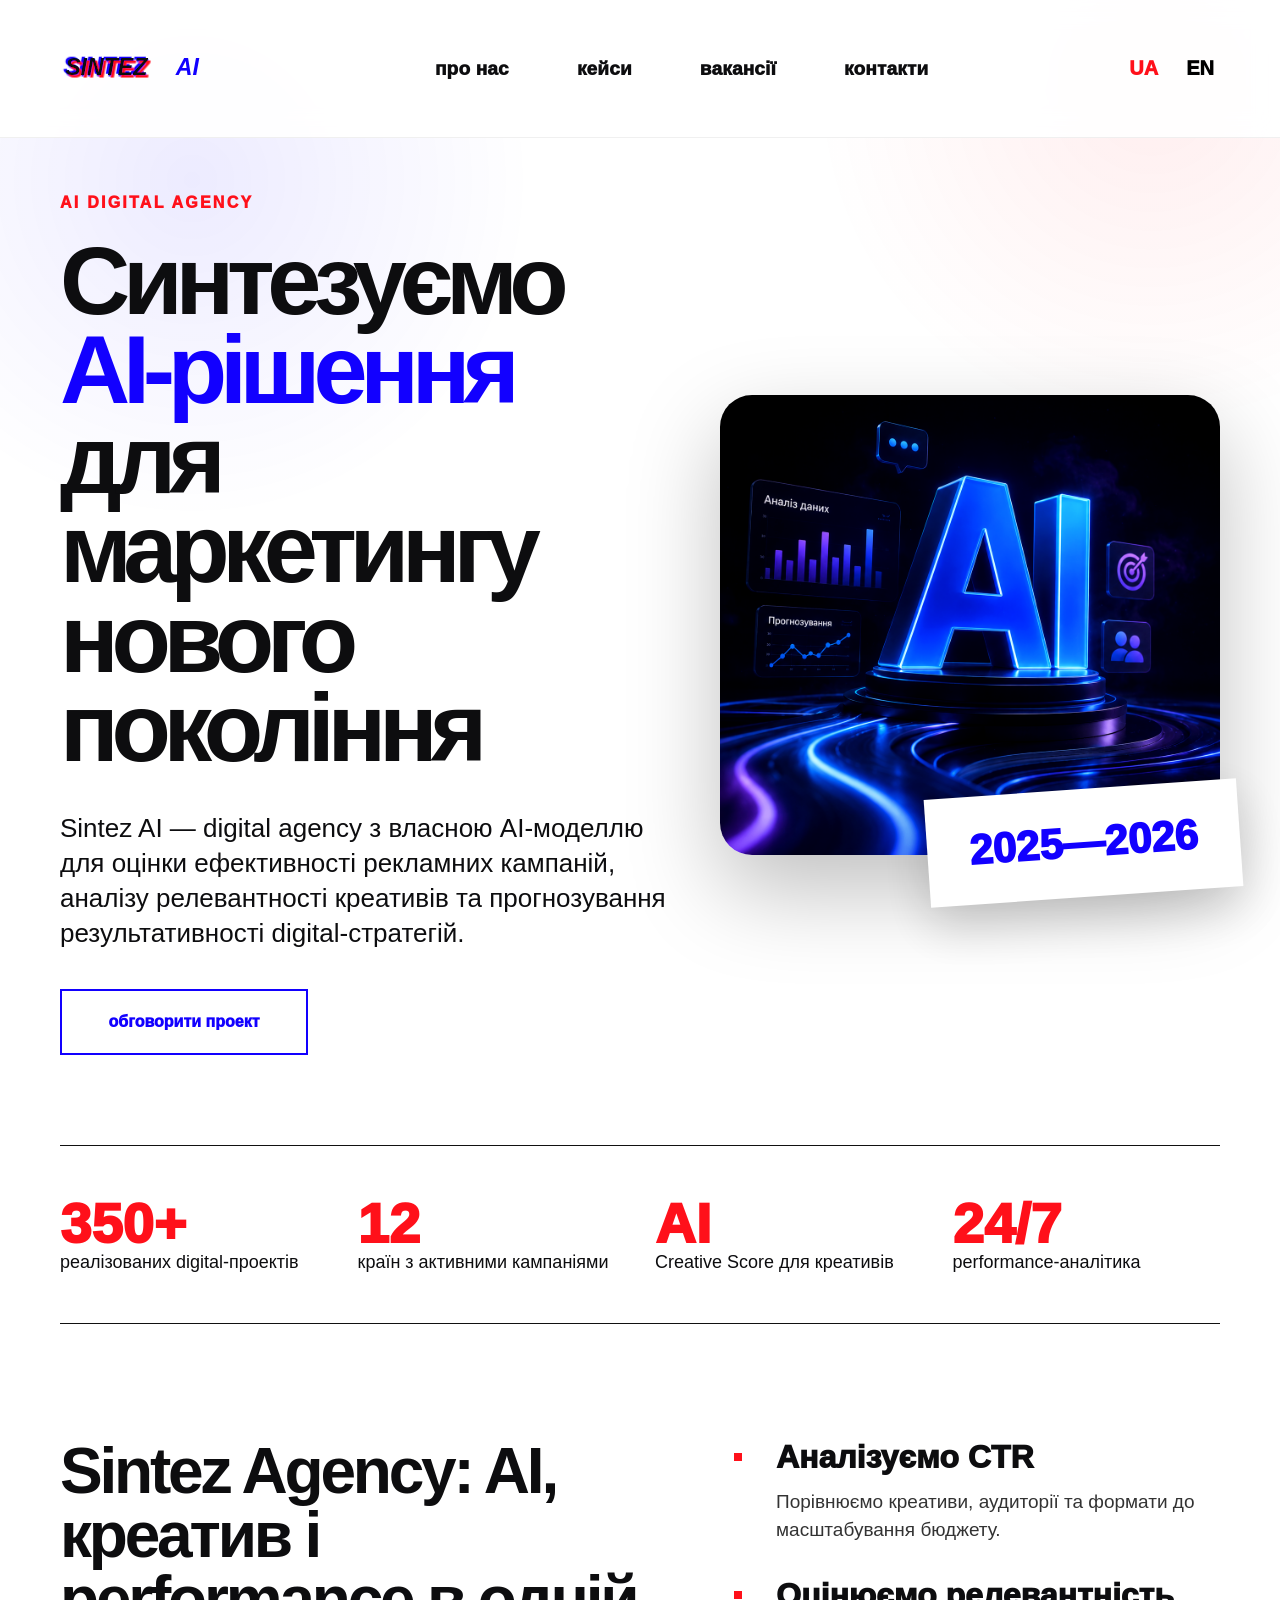
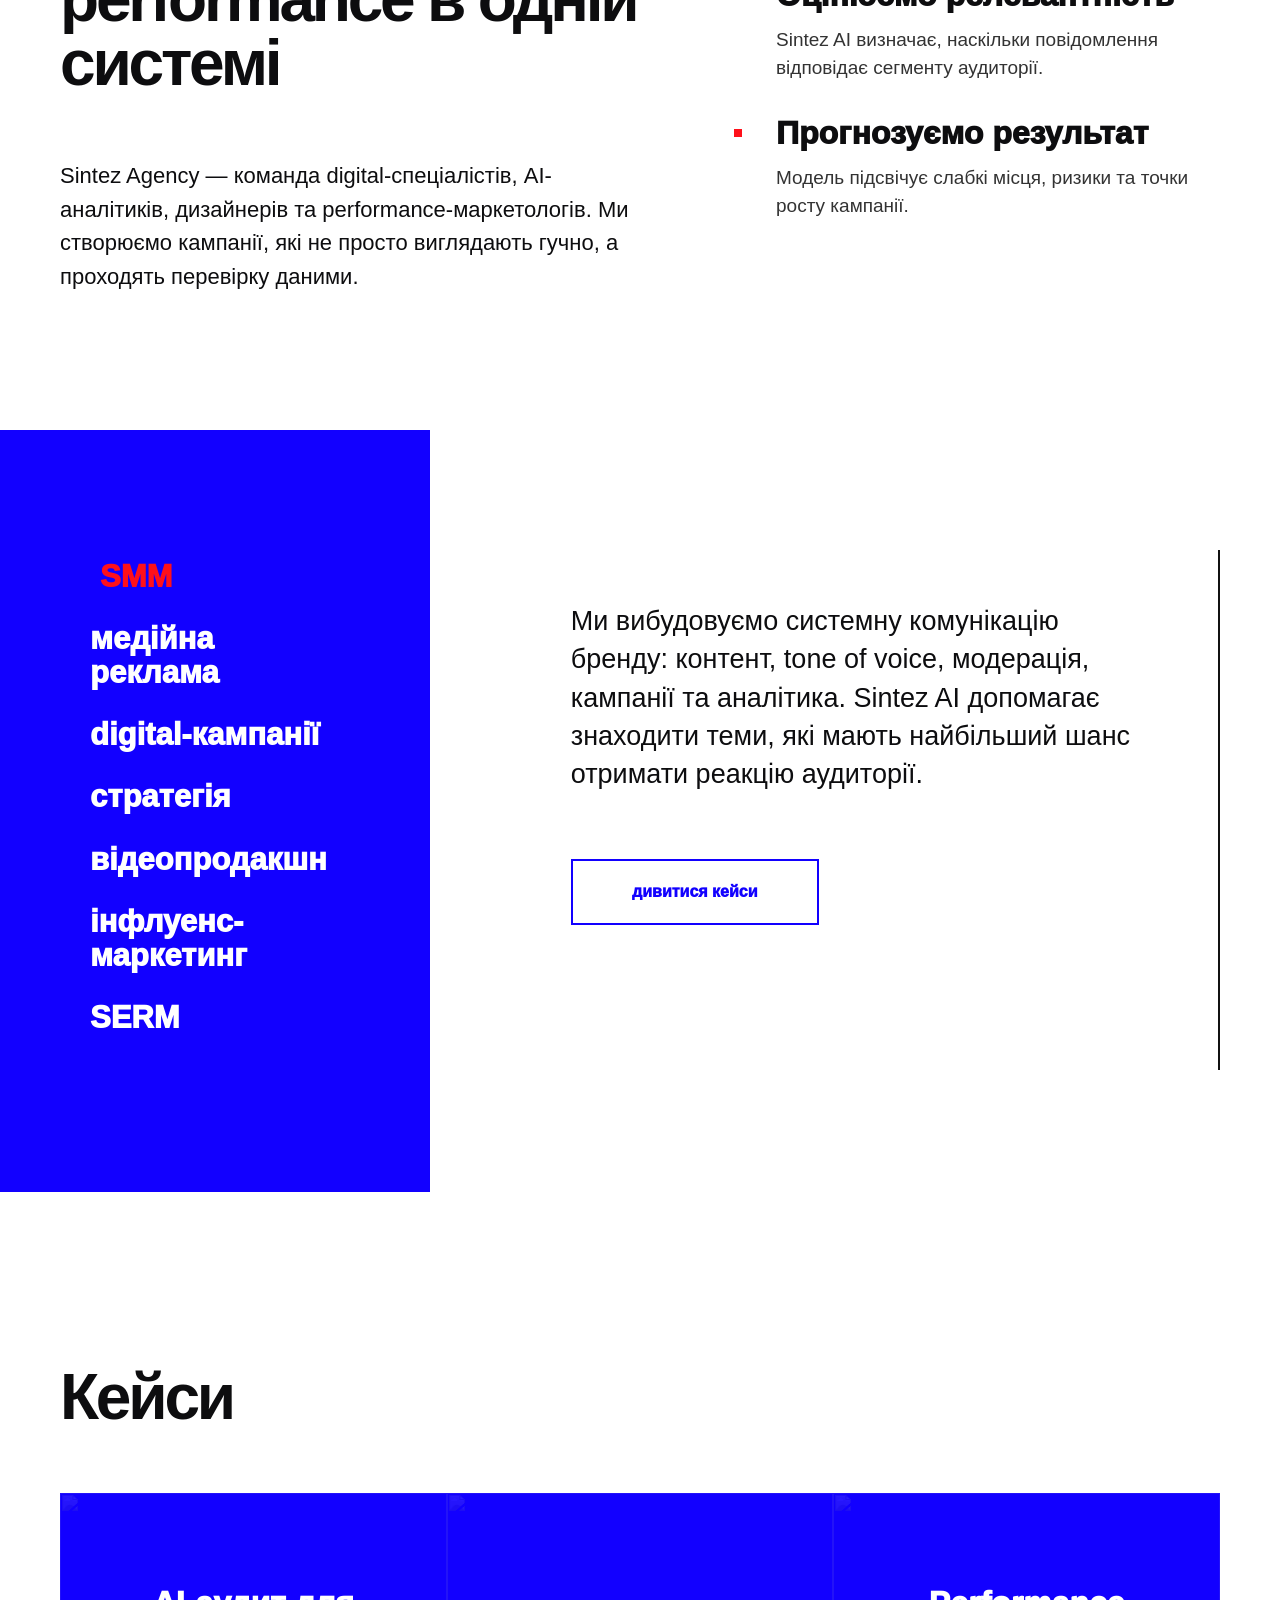
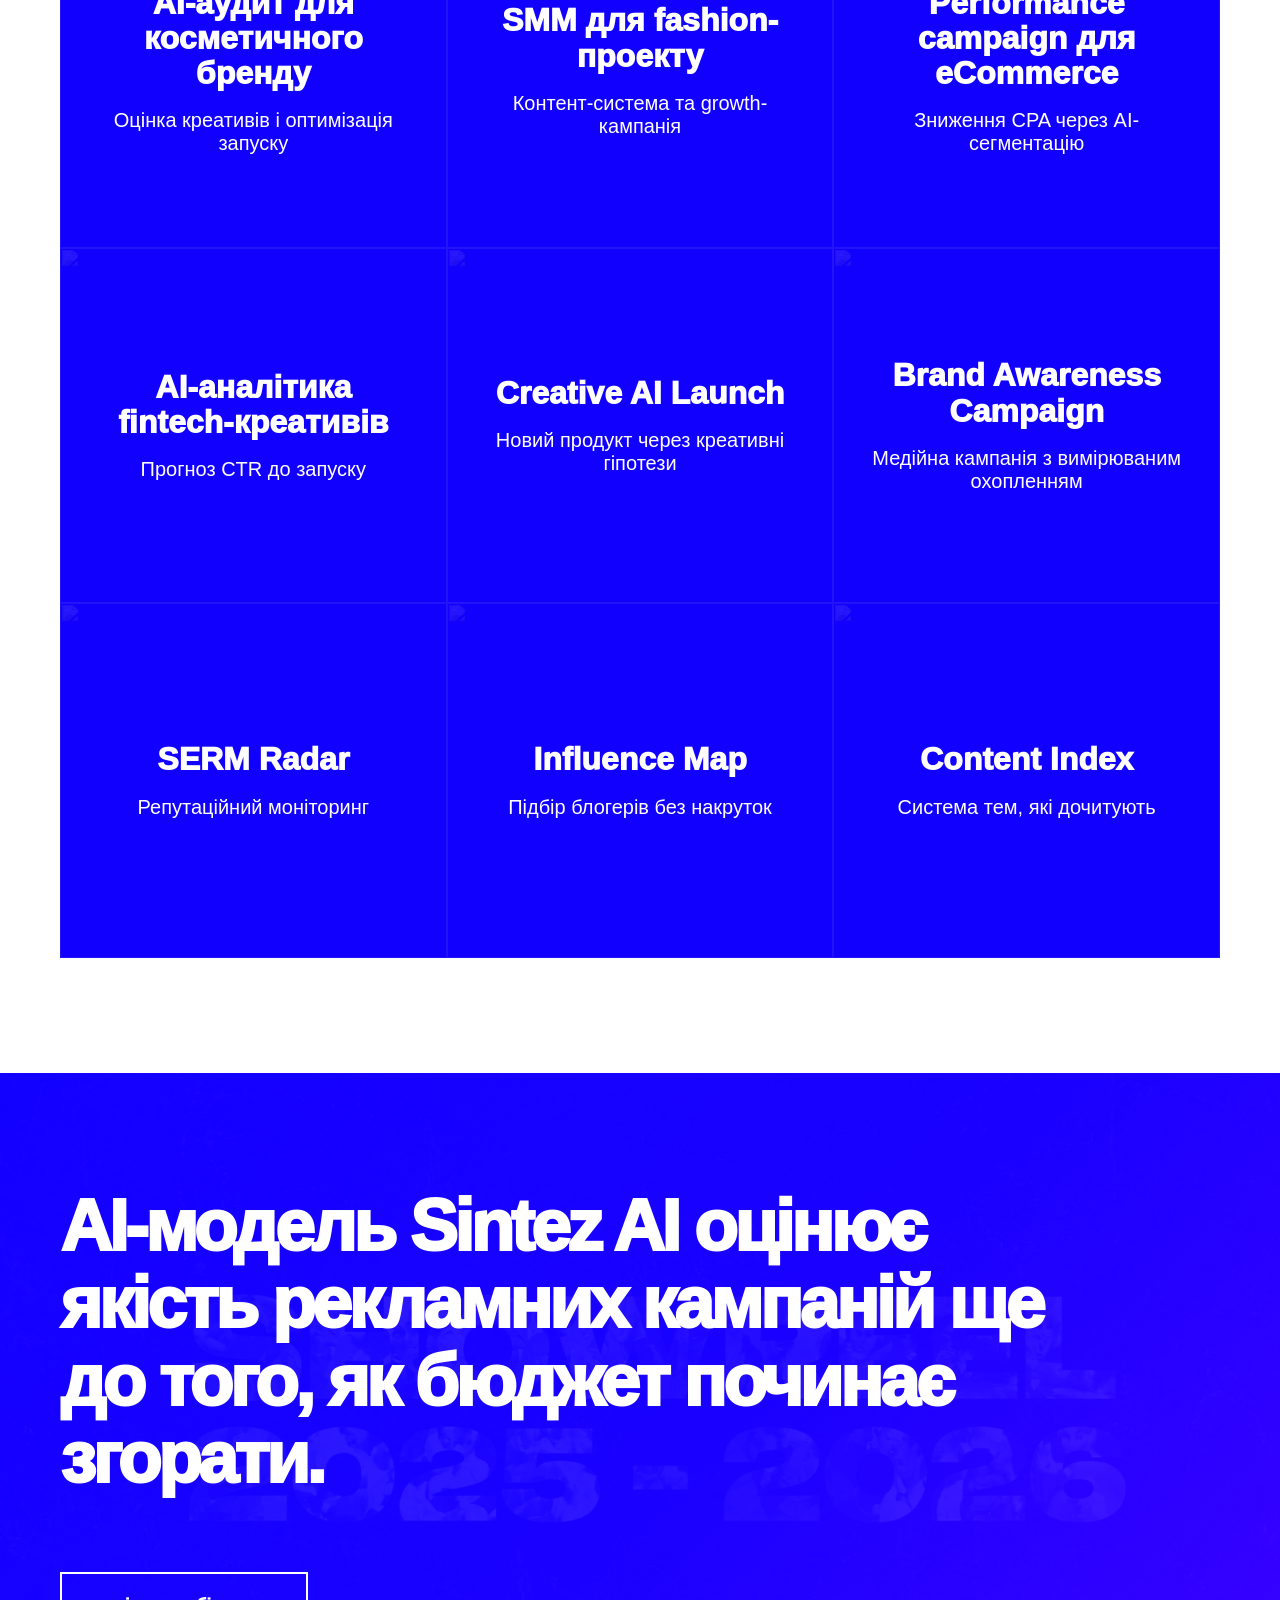
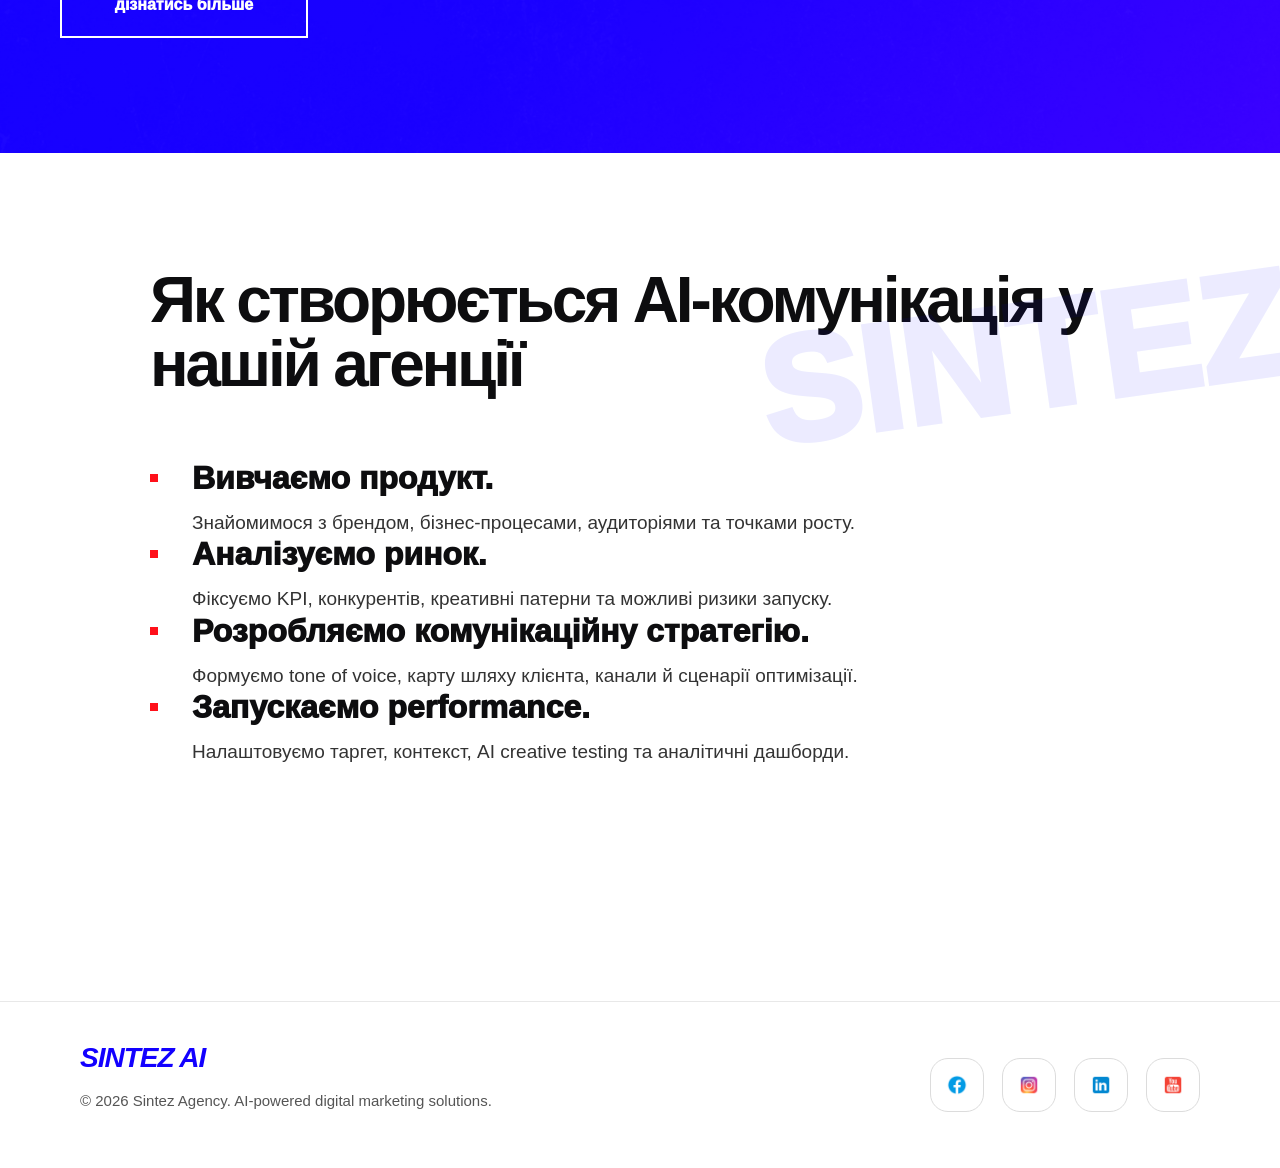
==== index.html @ 245cad8f "first commit" ====
<!doctype html>
<html lang="uk">
  <head>
    <meta charset="UTF-8" />
    <meta name="viewport" content="width=device-width, initial-scale=1.0" />
    <meta name="generator" content="WordPress 6.8.2" />
    <title>Sintez AI — AI Digital Agency</title>
    <meta
      name="description"
      content="AI-driven digital agency для performance marketing, SMM та AI-аналітики рекламних кампаній."
    />
    <link rel="canonical" href="https://sintez-ai.com/" />
    <link
      rel="stylesheet"
      href="/wp-content/themes/sintez-ai/assets/css/style.css"
    />
    <script defer src="/wp-includes/js/wp-polyfill.min.js"></script>
    <script defer src="/wp-content/themes/sintez-ai/assets/js/main.js"></script>
  </head>
  <body>
    <header class="site-header">
      <div class="wrap nav">
        <a href="/"
          ><img
            class="logo"
            src="/wp-content/themes/sintez-ai/assets/img/logo.svg"
            alt="Sintez AI" /></a
        ><button class="burger">☰</button>
        <nav class="menu">
          <a data-i18n="nav_about" href="/about/">про нас</a
          ><a data-i18n="nav_cases" href="/cases/">кейси</a
          ><a data-i18n="nav_career" href="/career/">вакансії</a
          ><a data-i18n="nav_contacts" href="/contacts/">контакти</a>
        </nav>
        <div class="lang">
          <button data-lang="ua" class="active">UA</button
          ><button data-lang="en">EN</button>
        </div>
      </div>
    </header>
    <main>
      <section class="hero wrap">
        <div>
          <div class="kicker">AI DIGITAL AGENCY</div>
          <h1 data-i18n="hero_title">
            Синтезуємо <span>AI-рішення</span> для маркетингу нового покоління
          </h1>
          <p class="lead" data-i18n="hero_lead">
            Sintez AI — digital agency з власною AI-моделлю для оцінки
            ефективності рекламних кампаній, аналізу релевантності креативів та
            прогнозування результативності digital-стратегій.
          </p>
          <a class="btn" href="/contacts/?cooperation"
            ><span data-i18n="btn_project">обговорити проект</span></a
          >
        </div>
        <div class="hero-art">
          <img
            class="showreel"
            src="/wp-content/themes/sintez-ai/assets/img/showreel.png"
            alt="Sintez AI showreel"
          />
          <div class="sticker">2025—2026</div>
        </div>
      </section>
      <section class="stats wrap reveal">
        <div class="stat">
          <b>350+</b><span>реалізованих digital-проектів</span>
        </div>
        <div class="stat">
          <b>12</b><span>країн з активними кампаніями</span>
        </div>
        <div class="stat">
          <b>AI</b><span>Creative Score для креативів</span>
        </div>
        <div class="stat"><b>24/7</b><span>performance-аналітика</span></div>
      </section>
      <section class="section wrap about-grid reveal">
        <div>
          <h2 class="section-title">
            Sintez Agency: AI, креатив і performance в одній системі
          </h2>
          <p>
            Sintez Agency — команда digital-спеціалістів, AI-аналітиків,
            дизайнерів та performance-маркетологів. Ми створюємо кампанії, які
            не просто виглядають гучно, а проходять перевірку даними.
          </p>
        </div>
        <div class="ai-list">
          <div class="bullet">
            <div>
              <h3>Аналізуємо CTR</h3>
              <p>
                Порівнюємо креативи, аудиторії та формати до масштабування
                бюджету.
              </p>
            </div>
          </div>
          <div class="bullet">
            <div>
              <h3>Оцінюємо релевантність</h3>
              <p>
                Sintez AI визначає, наскільки повідомлення відповідає сегменту
                аудиторії.
              </p>
            </div>
          </div>
          <div class="bullet">
            <div>
              <h3>Прогнозуємо результат</h3>
              <p>
                Модель підсвічує слабкі місця, ризики та точки росту кампанії.
              </p>
            </div>
          </div>
        </div>
      </section>
      <section class="services-split">
        <aside class="services-menu">
          <a href="#" data-service-link="smm" class="active">SMM</a
          ><a href="#" data-service-link="media">медійна реклама</a
          ><a href="#" data-service-link="digital">digital-кампанії</a
          ><a href="#" data-service-link="strategy">стратегія</a
          ><a href="#" data-service-link="video">відеопродакшн</a
          ><a href="#" data-service-link="influence">інфлуенс-маркетинг</a
          ><a href="#" data-service-link="serm">SERM</a>
        </aside>
        <div class="services-content">
          <article class="service-panel active" data-service-panel="smm">
            <p>
              Ми вибудовуємо системну комунікацію бренду: контент, tone of
              voice, модерація, кампанії та аналітика. Sintez AI допомагає
              знаходити теми, які мають найбільший шанс отримати реакцію
              аудиторії.
            </p>
            <a class="btn" href="/cases/"
              ><span data-i18n="btn_cases">дивитися кейси</span></a
            >
          </article>
          <article class="service-panel" data-service-panel="media">
            <p>
              Плануємо охоплення, налаштовуємо рекламні кабінети та оптимізуємо
              бюджет. AI-модель оцінює якість аудиторій, частоту показів і ризик
              зливу бюджету.
            </p>
            <a class="btn" href="/cases/"><span>дивитися кейси</span></a>
          </article>
          <article class="service-panel" data-service-panel="digital">
            <p>
              Створюємо digital-кампанії від ідеї до звіту: креатив, посадкові
              сторінки, performance, CRM-сигнали та фінальна аналітика.
            </p>
            <a class="btn" href="/cases/"><span>дивитися кейси</span></a>
          </article>
          <article class="service-panel" data-service-panel="strategy">
            <p>
              Знаходимо позицію бренду, формуємо шлях клієнта, KPI та медіамікс.
              Рішення приймаються не на відчуттях, а на даних.
            </p>
            <a class="btn" href="/cases/"><span>дивитися кейси</span></a>
          </article>
          <article class="service-panel" data-service-panel="video">
            <p>
              Робимо ролики, UGC, motion, 2D/3D та адаптації під соцмережі.
              Кожен креатив проходить AI Creative Score перед запуском.
            </p>
            <a class="btn" href="/cases/"><span>дивитися кейси</span></a>
          </article>
          <article class="service-panel" data-service-panel="influence">
            <p>
              Підбираємо лідерів думок, аналізуємо їхню аудиторію, ER, ризики та
              прогнозований вплив на бренд.
            </p>
            <a class="btn" href="/cases/"><span>дивитися кейси</span></a>
          </article>
          <article class="service-panel" data-service-panel="serm">
            <p>
              Працюємо з репутацією: моніторинг згадок, реакції на негатив,
              контент у пошуковій видачі та довіра до бренду.
            </p>
            <a class="btn" href="/cases/"><span>дивитися кейси</span></a>
          </article>
        </div>
      </section>
      <section class="section wrap reveal">
        <h2 class="section-title">Кейси</h2>
        <div class="cases-grid">
          <a class="case-card" href="/cases/"
            ><img
              src="/wp-content/themes/sintez-ai/assets/img/case-1.svg"
              alt=""
            />
            <div>
              <h3>AI-аудит для косметичного бренду</h3>
              <p>Оцінка креативів і оптимізація запуску</p>
            </div></a
          ><a class="case-card" href="/cases/"
            ><img
              src="/wp-content/themes/sintez-ai/assets/img/case-2.svg"
              alt=""
            />
            <div>
              <h3>SMM для fashion-проекту</h3>
              <p>Контент-система та growth-кампанія</p>
            </div></a
          ><a class="case-card" href="/cases/"
            ><img
              src="/wp-content/themes/sintez-ai/assets/img/case-3.svg"
              alt=""
            />
            <div>
              <h3>Performance campaign для eCommerce</h3>
              <p>Зниження CPA через AI-сегментацію</p>
            </div></a
          ><a class="case-card" href="/cases/"
            ><img
              src="/wp-content/themes/sintez-ai/assets/img/case-4.svg"
              alt=""
            />
            <div>
              <h3>AI-аналітика fintech-креативів</h3>
              <p>Прогноз CTR до запуску</p>
            </div></a
          ><a class="case-card" href="/cases/"
            ><img
              src="/wp-content/themes/sintez-ai/assets/img/case-5.svg"
              alt=""
            />
            <div>
              <h3>Creative AI Launch</h3>
              <p>Новий продукт через креативні гіпотези</p>
            </div></a
          ><a class="case-card" href="/cases/"
            ><img
              src="/wp-content/themes/sintez-ai/assets/img/case-6.svg"
              alt=""
            />
            <div>
              <h3>Brand Awareness Campaign</h3>
              <p>Медійна кампанія з вимірюваним охопленням</p>
            </div></a
          ><a class="case-card" href="/cases/"
            ><img
              src="/wp-content/themes/sintez-ai/assets/img/case-7.svg"
              alt=""
            />
            <div>
              <h3>SERM Radar</h3>
              <p>Репутаційний моніторинг</p>
            </div></a
          ><a class="case-card" href="/cases/"
            ><img
              src="/wp-content/themes/sintez-ai/assets/img/case-8.svg"
              alt=""
            />
            <div>
              <h3>Influence Map</h3>
              <p>Підбір блогерів без накруток</p>
            </div></a
          ><a class="case-card" href="/cases/"
            ><img
              src="/wp-content/themes/sintez-ai/assets/img/case-9.svg"
              alt=""
            />
            <div>
              <h3>Content Index</h3>
              <p>Система тем, які дочитують</p>
            </div></a
          >
        </div>
      </section>
      <section class="blue-band">
        <div class="wrap">
          <h2>
            AI-модель Sintez AI оцінює якість рекламних кампаній ще до того, як
            бюджет починає згорати.
          </h2>
          <a class="btn white" href="/about/"
            ><span data-i18n="btn_more">дізнатись більше</span></a
          >
        </div>
      </section>
      <section class="section wrap process reveal">
        <h2 class="section-title">
          Як створюється AI-комунікація у нашій агенції
        </h2>
        <div class="bullet">
          <div>
            <h3>Вивчаємо продукт.</h3>
            <p>
              Знайомимося з брендом, бізнес-процесами, аудиторіями та точками
              росту.
            </p>
          </div>
        </div>
        <div class="bullet">
          <div>
            <h3>Аналізуємо ринок.</h3>
            <p>
              Фіксуємо KPI, конкурентів, креативні патерни та можливі ризики
              запуску.
            </p>
          </div>
        </div>
        <div class="bullet">
          <div>
            <h3>Розробляємо комунікаційну стратегію.</h3>
            <p>
              Формуємо tone of voice, карту шляху клієнта, канали й сценарії
              оптимізації.
            </p>
          </div>
        </div>
        <div class="bullet">
          <div>
            <h3>Запускаємо performance.</h3>
            <p>
              Налаштовуємо таргет, контекст, AI creative testing та аналітичні
              дашборди.
            </p>
          </div>
        </div>
      </section>
    </main>
    <footer class="footer">
      <div class="footer-left">
        <div class="footer-logo">SINTEZ AI</div>
        <p class="footer-copy">
          © 2026 Sintez Agency. AI-powered digital marketing solutions.
        </p>
      </div>

      <div class="footer-right">
        <a href="https://facebook.com/" target="_blank" class="social-link">
          <img
            src="/wp-content/themes/sintez-ai/assets/img/icons/facebook.png"
            alt="Facebook"
          />
        </a>

        <a href="https://instagram.com/" target="_blank" class="social-link">
          <img
            src="/wp-content/themes/sintez-ai/assets/img/icons/instagram.png"
            alt="Instagram"
          />
        </a>

        <a href="https://linkedin.com/" target="_blank" class="social-link">
          <img
            src="/wp-content/themes/sintez-ai/assets/img/icons/linkedin.png"
            alt="LinkedIn"
          />
        </a>

        <a href="https://youtube.com/" target="_blank" class="social-link">
          <img
            src="/wp-content/themes/sintez-ai/assets/img/icons/youtube.png"
            alt="YouTube"
          />
        </a>
      </div>
    </footer>
  </body>
</html>
---- wp-content/themes/sintez-ai/assets/css/style.css ----
:root {
  --blue: #1200ff;
  --red: #ff101a;
  --black: #0d0d0f;
  --soft: #f3f3f0;
  --muted: #6f6f76;
  --line: #151515;
  --max: 1440px;
}
* {
  box-sizing: border-box;
}
html {
  scroll-behavior: smooth;
}
body {
  margin: 0;
  font-family: Arial, Helvetica, sans-serif;
  color: var(--black);
  background: #fff;
  font-weight: 500;
}
body:before {
  content: "";
  position: fixed;
  inset: 0;
  pointer-events: none;
  background:
    radial-gradient(circle at 15% 20%, rgba(18, 0, 255, 0.08), transparent 26%),
    radial-gradient(circle at 90% 10%, rgba(255, 16, 26, 0.07), transparent 24%);
  z-index: -1;
}
a {
  text-decoration: none;
  color: inherit;
}
img {
  display: block;
  max-width: 100%;
}
.wrap {
  width: min(var(--max), calc(100% - 120px));
  margin: auto;
}
.site-header {
  height: 138px;
  background: rgba(255, 255, 255, 0.92);
  backdrop-filter: blur(12px);
  position: sticky;
  top: 0;
  z-index: 50;
  border-bottom: 1px solid rgba(0, 0, 0, 0.06);
}
.nav {
  height: 100%;
  display: flex;
  align-items: center;
  justify-content: space-between;
  gap: 46px;
}
.logo {
  width: 180px;
}
.menu {
  display: flex;
  gap: 68px;
  font-size: 19px;
  font-weight: 950;
  letter-spacing: 0.01em;
}
.menu a,
.lang button {
  transition: 0.25s;
}
.menu a:hover,
.menu a.active,
.lang button.active {
  color: var(--red);
}
.lang {
  display: flex;
  gap: 16px;
}
.lang button {
  border: 0;
  background: transparent;
  font-size: 20px;
  font-weight: 950;
  cursor: pointer;
}
.burger {
  display: none;
  background: transparent;
  border: 0;
  font-size: 32px;
  font-weight: 900;
}
.hero {
  min-height: calc(100vh - 138px);
  display: grid;
  grid-template-columns: 1.1fr 0.9fr;
  align-items: center;
  gap: 48px;
  padding: 56px 0 90px;
}
.kicker {
  color: var(--red);
  font-weight: 950;
  letter-spacing: 0.14em;
  text-transform: uppercase;
  margin-bottom: 24px;
}
.hero h1,
.page-title {
  font-size: clamp(40px, 7.6vw, 105px);
  line-height: 0.92;
  letter-spacing: -0.075em;
  margin: 0;
  font-weight: 900;
}
.hero h1 span {
  color: var(--blue);
}
.lead {
  font-size: 26px;
  line-height: 1.35;
  max-width: 790px;
  margin: 38px 0 0;
}
.btn {
  min-width: 248px;
  height: 66px;
  display: inline-flex;
  align-items: center;
  justify-content: center;
  border: 2px solid var(--blue);
  color: var(--blue);
  font-weight: 950;
  margin-top: 38px;
  position: relative;
  overflow: hidden;
  transition: 0.32s;
  background: #fff;
}
.btn:before {
  content: "";
  position: absolute;
  inset: 0;
  background: var(--blue);
  transform: translateX(-101%);
  transition: 0.32s;
  z-index: 0;
}
.btn span {
  position: relative;
  z-index: 1;
}
.btn:hover {
  color: #fff;
}
.btn:hover:before {
  transform: translateX(0);
}
.btn.white {
  border-color: #fff;
  color: #fff;
  background: transparent;
}
.btn.white:before {
  background: #fff;
}
.btn.white:hover {
  color: var(--blue);
}
.hero-art {
  position: relative;
}
.showreel {
  height: 460px;
  width: 100%;
  object-fit: cover;
  filter: contrast(1.05);
  box-shadow: 0 35px 90px rgba(0, 0, 0, 0.25);
  border-radius: 32px;
}
.sticker {
  position: absolute;
  right: -20px;
  bottom: -42px;
  background: #fff;
  color: var(--blue);
  font-weight: 950;
  font-size: 42px;
  padding: 30px 42px;
  transform: rotate(-4deg);
  box-shadow: 0 20px 50px rgba(0, 0, 0, 0.18);
}
.stats {
  border-top: 1px solid #111;
  border-bottom: 1px solid #111;
  display: grid;
  grid-template-columns: repeat(4, 1fr);
  gap: 30px;
  padding: 50px 0;
}
.stat b {
  display: block;
  color: var(--red);
  font-size: 56px;
  line-height: 1;
  font-weight: 950;
}
.stat span {
  font-size: 18px;
}
.section {
  padding: 115px 0;
}
.section-title {
  font-size: clamp(48px, 5vw, 86px);
  line-height: 1;
  letter-spacing: -0.06em;
  margin: 0 0 64px;
  font-weight: 950;
}

/* ABOUT PAGE */

.about-hero {
  padding: 120px 0 100px;
  background: linear-gradient(to right, #f3f3f6, #f7f0f1);
}

.about-grid {
  display: grid;
  grid-template-columns: 1.1fr 0.9fr;
  gap: 80px;
  align-items: center;
}

.eyebrow {
  display: inline-block;
  margin-bottom: 24px;

  font-size: 14px;
  font-weight: 800;
  letter-spacing: 0.2em;
  text-transform: uppercase;

  color: #ff2a2a;
}

.about-content h1 {
  font-size: clamp(40px, 7.6vw, 105px);
  line-height: 0.92;
  letter-spacing: -0.06em;
  font-weight: 900;

  margin-bottom: 32px;
}

.about-content h1 span {
  color: #1d19ff;
}

.about-text {
  max-width: 720px;

  font-size: 24px;
  line-height: 1.6;
  color: #222;

  margin-bottom: 24px;
}

.hero-actions {
  display: flex;
  gap: 18px;
  margin-top: 50px;
}

.about-visual {
  position: relative;
}

.about-visual img {
  width: 100%;
  border-radius: 34px;
  display: block;

  box-shadow: 0 30px 80px rgba(0, 0, 0, 0.14);
}

.floating-card {
  position: absolute;
  bottom: -20px;
  right: -20px;

  background: white;
  border-radius: 22px;

  padding: 18px 26px;

  font-weight: 800;
  font-size: 15px;
  color: #1d19ff;

  box-shadow: 0 20px 60px rgba(0, 0, 0, 0.14);
}

/* STATS */

.stats-section {
  padding: 80px 0;
  background: #fff;
}

.stats-grid {
  display: grid;
  grid-template-columns: repeat(4, 1fr);
  gap: 24px;
}

.stat-card {
  padding: 42px;
  border-radius: 28px;

  background: #f6f6f6;
}

.stat-card h2 {
  font-size: 56px;
  line-height: 1;
  margin-bottom: 18px;

  color: #1d19ff;
}

.stat-card p {
  font-size: 18px;
  line-height: 1.5;
}

/* STORY */

.story-section {
  padding: 120px 0;
}

.story-grid {
  display: grid;
  grid-template-columns: 0.9fr 1.1fr;
  gap: 80px;
}

.section-title {
  font-size: clamp(48px, 5vw, 82px);
  line-height: 1;
  letter-spacing: -0.05em;
  font-weight: 900;
}

.story-content p {
  font-size: 22px;
  line-height: 1.7;
  margin-bottom: 24px;
}

.feature-list {
  margin: 30px 0;
  padding-left: 24px;
}

.feature-list li {
  font-size: 22px;
  margin-bottom: 14px;
}

/* SERVICES */

.services-section {
  padding: 120px 0;
  background: #0b0b0f;
  color: white;
}

.section-top {
  margin-bottom: 70px;
}

.services-grid {
  display: grid;
  grid-template-columns: repeat(3, 1fr);
  gap: 28px;
}

.service-card {
  background: rgba(255, 255, 255, 0.05);

  border: 1px solid rgba(255, 255, 255, 0.08);

  border-radius: 30px;

  padding: 40px;
}

.service-card h3 {
  font-size: 30px;
  margin-bottom: 18px;
}

.service-card p {
  font-size: 18px;
  line-height: 1.7;
  color: #d5d5d5;
}

/* BRANDS */

.brands-section {
  padding: 120px 0;
}

.brands-grid {
  margin-top: 60px;

  display: grid;
  grid-template-columns: repeat(4, 1fr);
  gap: 26px;
}

.brands-grid span {
  padding: 34px;

  border-radius: 24px;

  background: #f5f5f5;

  font-size: 28px;
  font-weight: 800;

  text-align: center;
}

/* CTA */

.about-cta {
  padding: 120px 0;
}

.cta-box {
  background: linear-gradient(135deg, #1200ff, #4f46ff);

  border-radius: 42px;

  padding: 80px;

  display: flex;
  justify-content: space-between;
  align-items: center;
  gap: 40px;
}

.cta-box h2 {
  font-size: clamp(42px, 4vw, 70px);
  line-height: 1;
  letter-spacing: -0.05em;

  color: white;

  max-width: 920px;
}

.white-text {
  color: rgba(255, 255, 255, 0.7);
}

.about-grid {
  display: grid;
  grid-template-columns: 1.1fr 0.9fr;
  gap: 80px;
  align-items: start;
}
.about-grid p,
.story p {
  font-size: 22px;
  line-height: 1.52;
}
.ai-list {
  display: grid;
  gap: 34px;
}
.bullet {
  display: grid;
  grid-template-columns: 10px 1fr;
  gap: 32px;
  align-items: start;
}
.bullet:before {
  content: "";
  width: 8px;
  height: 8px;
  background: var(--red);
  margin-top: 14px;
}
.bullet h3 {
  font-size: 32px;
  margin: 0 0 12px;
  font-weight: 950;
}
.bullet p {
  font-size: 19px;
  line-height: 1.45;
  margin: 0;
  color: #333;
}
.full-collage {
  height: 420px;
  background: url("/wp-content/themes/sintez-ai/assets/img/hero-collage.svg")
    center/cover;
  margin: 20px 0 0;
}
.why-grid {
  display: grid;
  grid-template-columns: repeat(2, 1fr);
  gap: 0 110px;
  max-width: 960px;
  margin: auto;
}
.why-item {
  border-bottom: 1px solid #111;
  padding: 34px 0;
}
.why-item small {
  color: #999;
}
.why-item b {
  display: block;
  font-size: 24px;
  line-height: 1.25;
}
.services-split {
  display: grid;
  grid-template-columns: 430px 1fr;
  min-height: 820px;
}
.services-menu {
  background: var(--blue);
  padding: 130px 90px;
  position: sticky;
  top: 138px;
  height: calc(100vh - 138px);
  color: #fff;
}
.services-menu a {
  display: block;
  font-size: 31px;
  line-height: 1.1;
  font-weight: 950;
  margin: 0 0 28px;
  transition: 0.24s;
}
.services-menu a.active,
.services-menu a:hover {
  color: var(--red);
  transform: translateX(10px);
}
.services-content {
  padding: 145px 11vw;
  position: relative;
}
.services-content:after {
  content: "";
  position: absolute;
  right: 60px;
  top: 120px;
  width: 2px;
  height: 520px;
  background: #111;
  box-shadow: 0 0 0 6px #fff;
}
.service-panel {
  display: none;
  max-width: 780px;
}
.service-panel.active {
  display: block;
  animation: fade 0.4s ease;
}
.service-panel p {
  font-size: 27px;
  line-height: 1.42;
}
.process {
  max-width: 980px;
  position: relative;
}
.process:after {
  content: "SINTEZ";
  position: absolute;
  right: -160px;
  top: 120px;
  color: rgba(18, 0, 255, 0.08);
  font-size: 150px;
  font-weight: 950;
  transform: rotate(-8deg);
}
.blue-band {
  background: linear-gradient(135deg, #1200ff, #1900ff 55%, #3a00ff);
  color: #fff;
  padding: 115px 0;
  position: relative;
  overflow: hidden;
}
.blue-band:before {
  content: "";
  position: absolute;
  inset: 0;
  background: url("/wp-content/themes/sintez-ai/assets/img/showreel-2025-2026.png")
    center/cover;
  opacity: 0.12;
  mix-blend-mode: screen;
}
.blue-band .wrap {
  position: relative;
  z-index: 2;
}
.blue-band h2 {
  font-size: clamp(48px, 5.6vw, 90px);
  line-height: 1.08;
  letter-spacing: -0.05em;
  max-width: 1050px;
  margin: 0 0 36px;
  font-weight: 950;
}
.cases-grid {
  display: grid;
  grid-template-columns: repeat(3, 1fr);
}
.case-card {
  height: 355px;
  background: var(--blue);
  position: relative;
  display: flex;
  align-items: center;
  justify-content: center;
  text-align: center;
  color: #fff;
  overflow: hidden;
  transition: 0.38s;
}
.case-card img {
  position: absolute;
  inset: 0;
  width: 100%;
  height: 100%;
  object-fit: cover;
  filter: grayscale(1);
  opacity: 0.35;
  transition: 0.55s;
}
.case-card:after {
  content: "";
  position: absolute;
  inset: 0;
  background: rgba(18, 0, 255, 0.72);
  transition: 0.32s;
}
.case-card:hover {
  transform: translateY(-10px);
  box-shadow: 0 34px 75px rgba(0, 0, 0, 0.28);
}
.case-card:hover:after {
  background: rgba(255, 16, 26, 0.76);
}
.case-card:hover img {
  transform: scale(1.12);
  opacity: 0.58;
}
.case-card div {
  position: relative;
  z-index: 2;
  padding: 34px;
}
.case-card h3 {
  font-size: 32px;
  line-height: 1.1;
  margin: 0 0 18px;
  font-weight: 950;
}
.case-card p {
  font-size: 20px;
  margin: 0;
}
.news-grid {
  display: grid;
  grid-template-columns: repeat(4, 1fr);
  gap: 42px;
}
.post img {
  height: 210px;
  width: 100%;
  object-fit: cover;
  background: var(--blue);
}
.post time {
  display: block;
  color: #888;
  margin: 18px 0 10px;
}
.post h3 {
  font-size: 20px;
  line-height: 1.25;
  margin: 0;
  font-weight: 950;
}
.career-hero {
  display: grid;
  grid-template-columns: 1fr 1fr;
  gap: 90px;
  align-items: end;
  min-height: 720px;
}
.career-hero h1 {
  font-size: clamp(58px, 6vw, 96px);
  line-height: 1;
  letter-spacing: -0.06em;
}
.career-hero p {
  font-size: 33px;
  font-weight: 950;
  line-height: 1.25;
}
.career-hero img {
  height: 540px;
  width: 100%;
  object-fit: cover;
}
.benefits {
  display: grid;
  grid-template-columns: 1fr 1fr;
  gap: 80px 95px;
}
.benefit {
  border-bottom: 1px solid #111;
  padding-bottom: 50px;
}
.benefit h3 {
  font-size: 34px;
  margin: 0 0 18px;
}
.benefit p {
  font-size: 22px;
  color: #777;
}
.vacancy {
  border-top: 1px solid #111;
  padding: 44px 0;
  display: grid;
  grid-template-columns: 1fr auto;
  align-items: center;
}
.vacancy h3 {
  font-size: 34px;
  margin: 0 0 18px;
}
.vacancy span {
  font-size: 20px;
}
.arrow {
  font-size: 58px;
  transition: 0.25s;
}
.vacancy:hover .arrow {
  transform: translate(8px, -8px);
  color: var(--blue);
}
.contacts {
  min-height: 780px;
  background: url("/wp-content/themes/sintez-ai/assets/img/map.svg")
    center/cover;
  padding-top: 170px;
}
.contact-tabs {
  display: flex;
}
.contact-tabs a {
  background: #111;
  color: #fff;
  font-weight: 950;
  padding: 24px 70px;
}
.contact-tabs a.active {
  background: var(--red);
}
.contact-box,
.form-box {
  width: min(650px, 94%);
  padding: 62px;
  background: #111;
  color: #fff;
}
.form-box {
  background: var(--red);
}
.contact-box h1,
.form-box h1 {
  font-size: 58px;
  margin: 0 0 42px;
  letter-spacing: -0.05em;
}
.contact-box p {
  font-size: 25px;
  font-weight: 950;
  line-height: 1.45;
}
.socials {
  display: flex;
  gap: 35px;
  margin-top: 70px;
  color: var(--blue);
  font-size: 32px;
  font-weight: 950;
}
.field {
  display: grid;
  grid-template-columns: 120px 1fr;
  gap: 20px;
  align-items: center;
  margin: 18px 0;
}
.field input,
.field textarea {
  border: 0;
  padding: 17px;
  font-size: 16px;
}
.field textarea {
  height: 145px;
}

.footer {
  margin-top: 120px;
  padding: 40px 80px;
  background: #ffffff;
  border-top: 1px solid #e8e8e8;

  display: flex;
  align-items: center;
  justify-content: space-between;
  gap: 40px;

  flex-wrap: wrap;
}

.footer-logo {
  font-size: 28px;
  font-weight: 900;
  font-style: italic;
  color: #1200ff;
  margin-bottom: 12px;
  letter-spacing: -1px;
}

.footer-copy {
  font-size: 15px;
  color: #555;
  line-height: 1.6;
  max-width: 420px;
}

.footer-right {
  display: flex;
  align-items: center;
  gap: 18px;
}

.social-link {
  width: 54px;
  height: 54px;

  display: flex;
  align-items: center;
  justify-content: center;

  border: 1px solid #dcdcdc;
  border-radius: 18px;

  background: #fff;

  transition: all 0.25s ease;
}

.social-link:hover {
  transform: translateY(-4px);
  border-color: #1200ff;
  box-shadow: 0 12px 30px rgba(18, 0, 255, 0.12);
}

.social-link img {
  width: 22px;
  height: 22px;
  object-fit: contain;
}

@media (max-width: 768px) {
  .footer {
    padding: 32px 24px;
    flex-direction: column;
    align-items: flex-start;
  }

  .footer-right {
    margin-top: 10px;
  }
}
.reveal {
  opacity: 0;
  transform: translateY(34px);
  transition: 0.7s;
}
.reveal.is-visible {
  opacity: 1;
  transform: none;
}
.page-hero {
  padding: 92px 0 70px;
}
.page-hero.center {
  text-align: center;
}
.story {
  max-width: 850px;
  margin: auto;
}
.brand-cloud {
  display: flex;
  gap: 34px 48px;
  flex-wrap: wrap;
  font-size: 31px;
  font-weight: 950;
  line-height: 1.45;
  margin: 46px 0;
}
.admin-login {
  background: #f0f0f1;
  min-height: 100vh;
  display: grid;
  place-items: center;
  font-family: Arial;
}
.login-card {
  width: 360px;
  background: white;
  padding: 28px;
  box-shadow: 0 2px 14px #0002;
}
.login-card img {
  width: 150px;
  margin: auto;
}
.login-card input {
  width: 100%;
  padding: 13px;
  margin: 8px 0;
  border: 1px solid #8c8f94;
}
.login-card button {
  background: #2271b1;
  color: white;
  border: 0;
  padding: 10px 18px;
}
.wp-note {
  color: #646970;
  font-size: 13px;
}
@keyframes fade {
  from {
    opacity: 0;
    transform: translateY(15px);
  }
  to {
    opacity: 1;
    transform: none;
  }
}
@media (max-width: 980px) {
  .wrap {
    width: min(100% - 34px, var(--max));
  }
  .site-header {
    height: auto;
    padding: 20px 0;
  }
  .burger {
    display: block;
  }
  .menu {
    display: none;
    position: absolute;
    top: 86px;
    left: 0;
    right: 0;
    background: #fff;
    flex-direction: column;
    padding: 28px;
    gap: 20px;
  }
  .menu.open {
    display: flex;
  }
  .lang {
    display: none;
  }
  .hero,
  .about-grid,
  .services-split,
  .career-hero {
    grid-template-columns: 1fr;
  }
  .stats,
  .why-grid,
  .benefits,
  .news-grid {
    grid-template-columns: 1fr;
  }
  .cases-grid {
    grid-template-columns: 1fr;
  }
  .services-menu {
    position: relative;
    top: 0;
    height: auto;
    padding: 60px 42px;
  }
  .services-content {
    padding: 70px 28px;
  }
  .hero h1,
  .page-title {
    font-size: 58px;
  }
  .showreel {
    height: 280px;
  }
  .footer {
    display: grid;
    gap: 18px;
  }
  .field {
    grid-template-columns: 1fr;
  }
}

.career-hero {
  padding: 130px 0 100px;
  background: linear-gradient(to right, #f4f4f6, #f8f3f3);
}

.career-grid {
  display: grid;
  grid-template-columns: 1fr 580px;
  gap: 90px;
  align-items: center;
}

.career-eyebrow {
  font-size: 14px;
  font-weight: 900;
  letter-spacing: 0.22em;
  color: #ff2a2a;
  margin-bottom: 24px;
  text-transform: uppercase;
}

.career-title {
  font-size: clamp(60px, 7vw, 118px);
  line-height: 0.9;
  letter-spacing: -0.07em;
  font-weight: 900;
  margin: 0 0 34px;
}

.career-title span {
  color: #1200ff;
}

.career-desc {
  max-width: 760px;
  font-size: 26px;
  line-height: 1.6;
  color: #2a2a2a;
  margin-bottom: 42px;
}

.career-preview {
  position: relative;
}

.career-preview img {
  width: 100%;
  border-radius: 38px;
  display: block;
  box-shadow: 0 35px 80px rgba(0, 0, 0, 0.18);
}

.career-badge {
  position: absolute;
  right: -20px;
  bottom: -24px;
  background: white;
  color: #1200ff;
  padding: 18px 30px;
  border-radius: 20px;
  font-weight: 800;
  font-size: 18px;
  box-shadow: 0 18px 50px rgba(0, 0, 0, 0.12);
}

.benefits-modern {
  padding: 120px 0;
}

.benefits-grid {
  display: grid;
  grid-template-columns: repeat(4, 1fr);
  gap: 26px;
  margin-top: 70px;
}

.benefit-card {
  background: white;
  border-radius: 34px;
  padding: 42px;
  border: 1px solid #ececec;
  transition: 0.35s;
}

.benefit-card:hover {
  transform: translateY(-8px);
  background: #1200ff;
  color: white;
}

.benefit-card:hover p {
  color: rgba(255, 255, 255, 0.84);
}

.benefit-icon {
  width: 68px;
  height: 68px;
  border-radius: 20px;
  background: rgba(18, 0, 255, 0.08);
  display: flex;
  align-items: center;
  justify-content: center;
  margin-bottom: 30px;
  font-size: 28px;
}

.benefit-card h3 {
  font-size: 30px;
  margin-bottom: 18px;
  line-height: 1;
}

.benefit-card p {
  font-size: 18px;
  line-height: 1.7;
  color: #555;
}

.vacancies-modern {
  padding: 40px 0 120px;
}

.vacancies-header {
  display: flex;
  justify-content: space-between;
  align-items: center;
  margin-bottom: 60px;
  gap: 30px;
}

.vacancies-header p {
  max-width: 720px;
  font-size: 22px;
  line-height: 1.7;
  color: #555;
}

.vacancy-list {
  display: flex;
  flex-direction: column;
  gap: 24px;
}

.vacancy-card {
  position: relative;
  display: flex;
  justify-content: space-between;
  align-items: center;
  gap: 40px;
  padding: 42px;
  background: white;
  border-radius: 34px;
  border: 1px solid #ececec;
  transition: 0.35s;
  overflow: hidden;
}

.vacancy-card::before {
  content: "";
  position: absolute;
  inset: 0;
  background: linear-gradient(
    135deg,
    rgba(18, 0, 255, 0.05),
    rgba(255, 34, 34, 0.04)
  );
  opacity: 0;
  transition: 0.35s;
}

.vacancy-card:hover {
  transform: translateY(-6px);
  border-color: #1200ff;
  box-shadow: 0 25px 60px rgba(18, 0, 255, 0.08);
}

.vacancy-card:hover::before {
  opacity: 1;
}

.vacancy-left {
  position: relative;
  z-index: 2;
}

.vacancy-tag {
  display: inline-flex;
  gap: 10px;
  align-items: center;
  margin-bottom: 18px;
  padding: 10px 16px;
  border-radius: 999px;
  background: rgba(18, 0, 255, 0.08);
  color: #1200ff;
  font-weight: 800;
  font-size: 14px;
}

.vacancy-card h3 {
  font-size: 42px;
  margin: 0 0 16px;
  line-height: 1;
}

.vacancy-card p {
  font-size: 19px;
  line-height: 1.7;
  color: #555;
  max-width: 760px;
}

.vacancy-meta {
  display: flex;
  flex-wrap: wrap;
  gap: 14px;
  margin-top: 24px;
}

.vacancy-meta span {
  padding: 12px 18px;
  border-radius: 999px;
  background: #f4f4f4;
  font-size: 14px;
  font-weight: 700;
}

.vacancy-arrow {
  width: 92px;
  height: 92px;
  border-radius: 999px;
  background: #1200ff;
  color: white;
  display: flex;
  align-items: center;
  justify-content: center;
  font-size: 34px;
  transition: 0.3s;
  position: relative;
  z-index: 2;
}

.vacancy-card:hover .vacancy-arrow {
  transform: rotate(45deg);
}

.career-band {
  background: #0b0b10;
  color: white;
  padding: 120px 0;
  margin-top: 30px;
}

.career-band-grid {
  display: grid;
  grid-template-columns: repeat(3, 1fr);
  gap: 28px;
  margin-top: 60px;
}

.career-stat {
  background: rgba(255, 255, 255, 0.04);
  border: 1px solid rgba(255, 255, 255, 0.08);
  border-radius: 30px;
  padding: 42px;
}

.career-stat h2 {
  font-size: 64px;
  color: #1200ff;
  margin: 0 0 16px;
}

.career-stat p {
  color: #d4d4d4;
  line-height: 1.7;
  font-size: 18px;
}

@media (max-width: 1100px) {
  .career-grid,
  .benefits-grid,
  .career-band-grid {
    grid-template-columns: 1fr;
  }

  .vacancies-header {
    flex-direction: column;
    align-items: flex-start;
  }

  .vacancy-card {
    flex-direction: column;
    align-items: flex-start;
  }

  .vacancy-arrow {
    width: 72px;
    height: 72px;
  }

  .career-title {
    font-size: 64px;
  }
}
/* CONTACT PAGE FIX */

.sintez-contact-page {
  isolation: isolate;
}

.sintez-contact-page button,
.sintez-contact-page input,
.sintez-contact-page textarea {
  font-family: inherit;
}

.sintez-contact-page img {
  max-width: 100%;
  display: block;
}
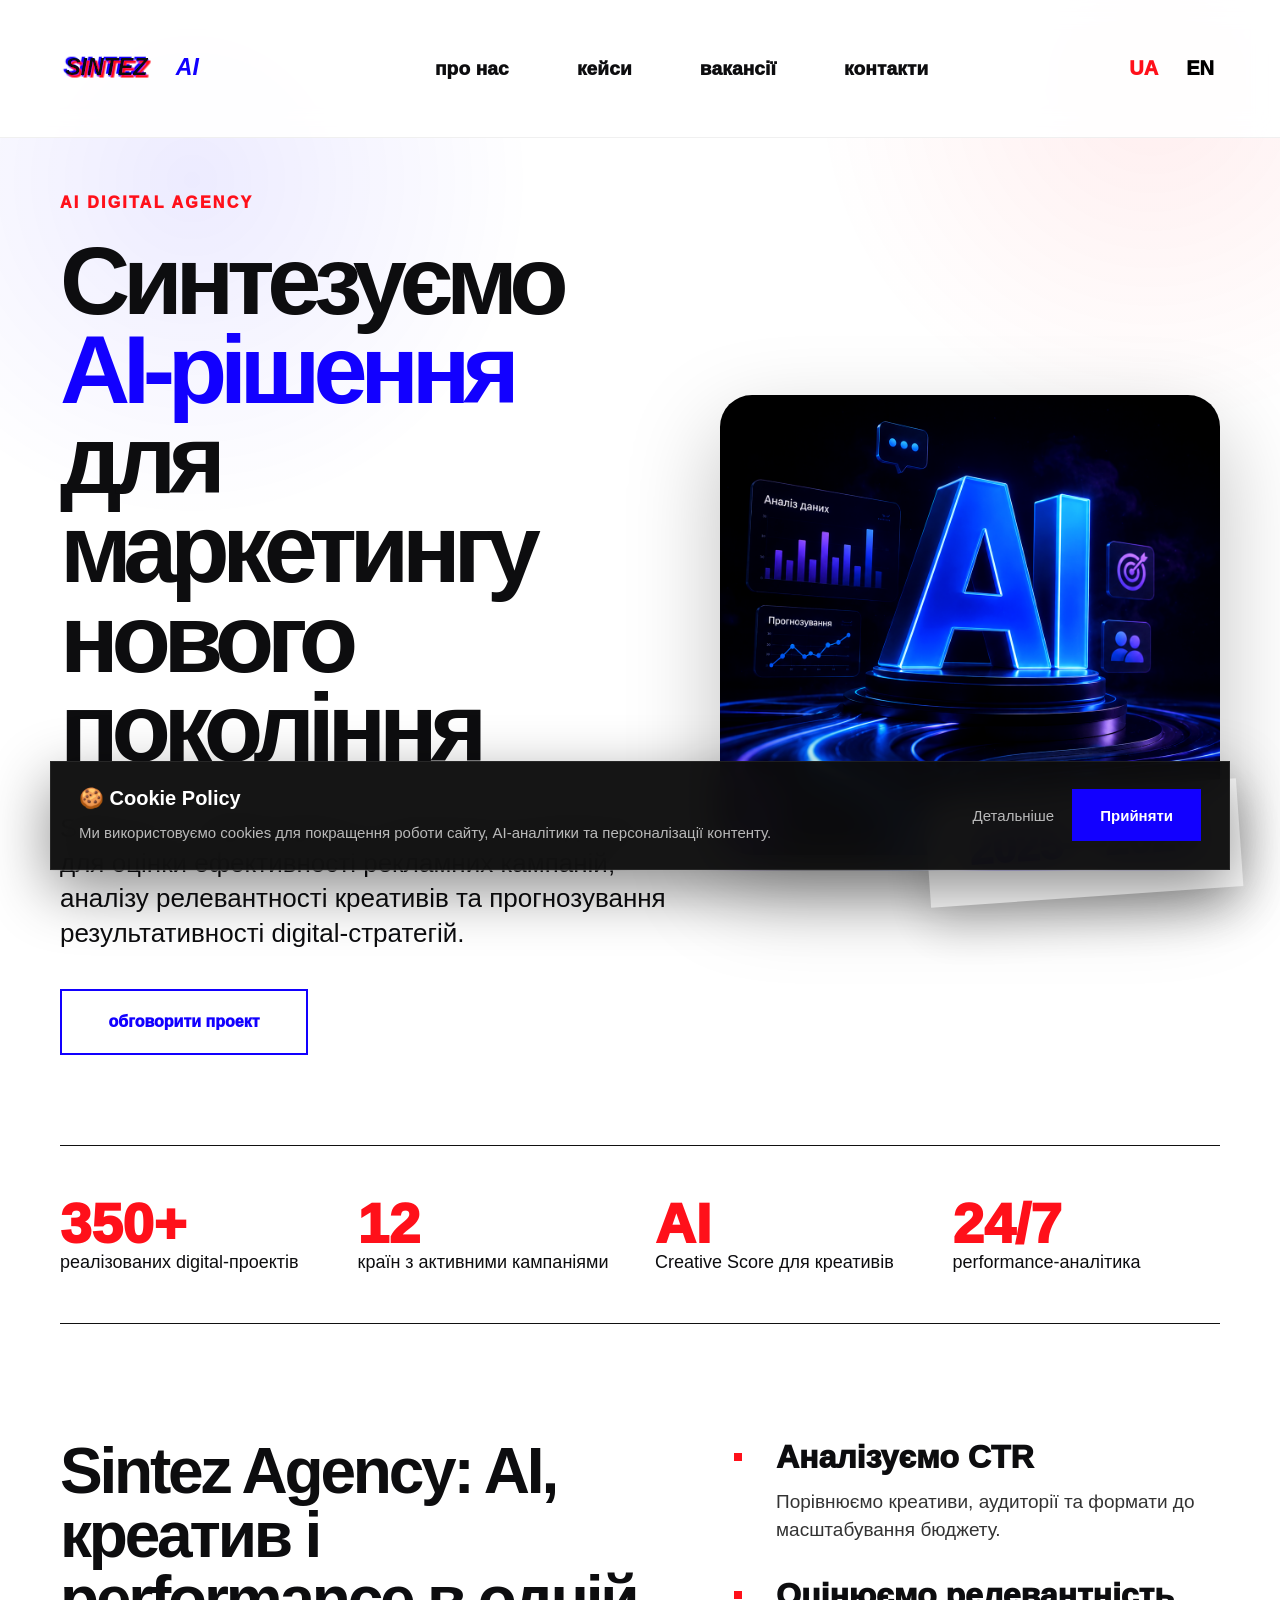
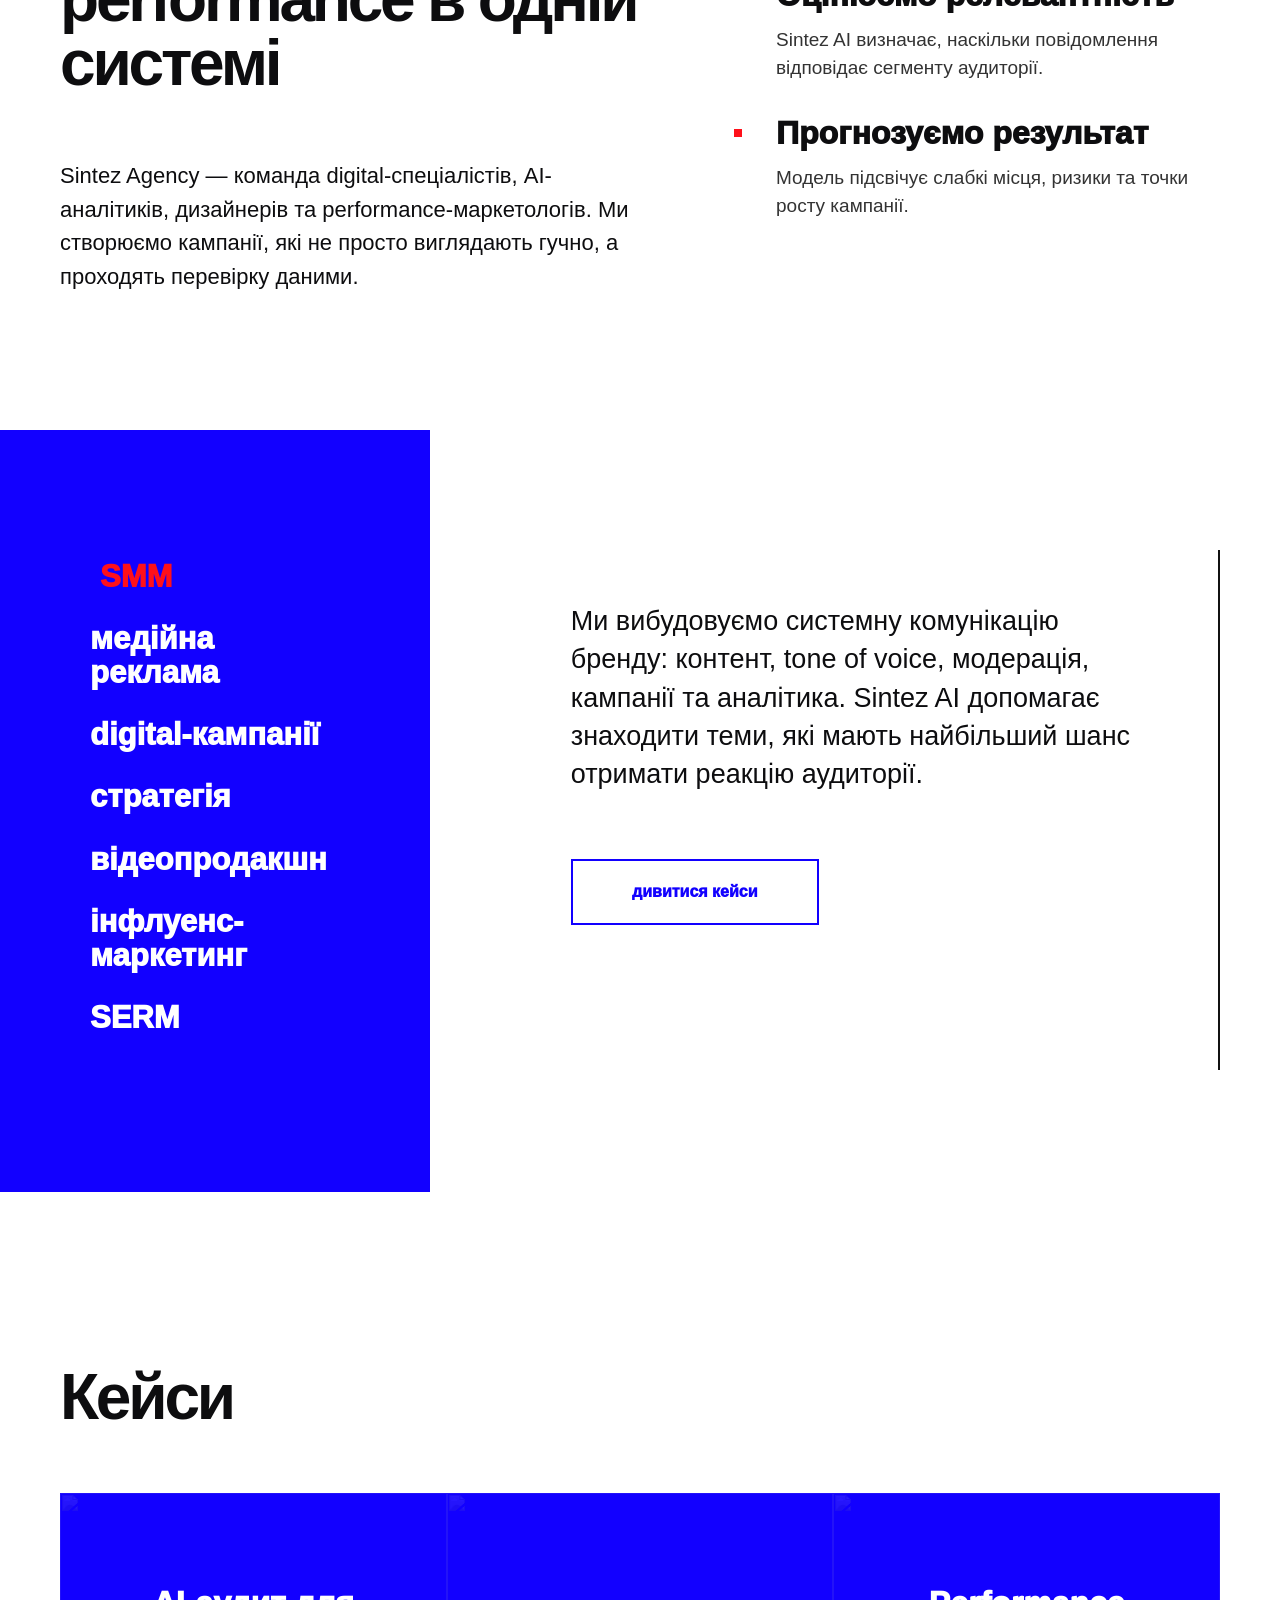
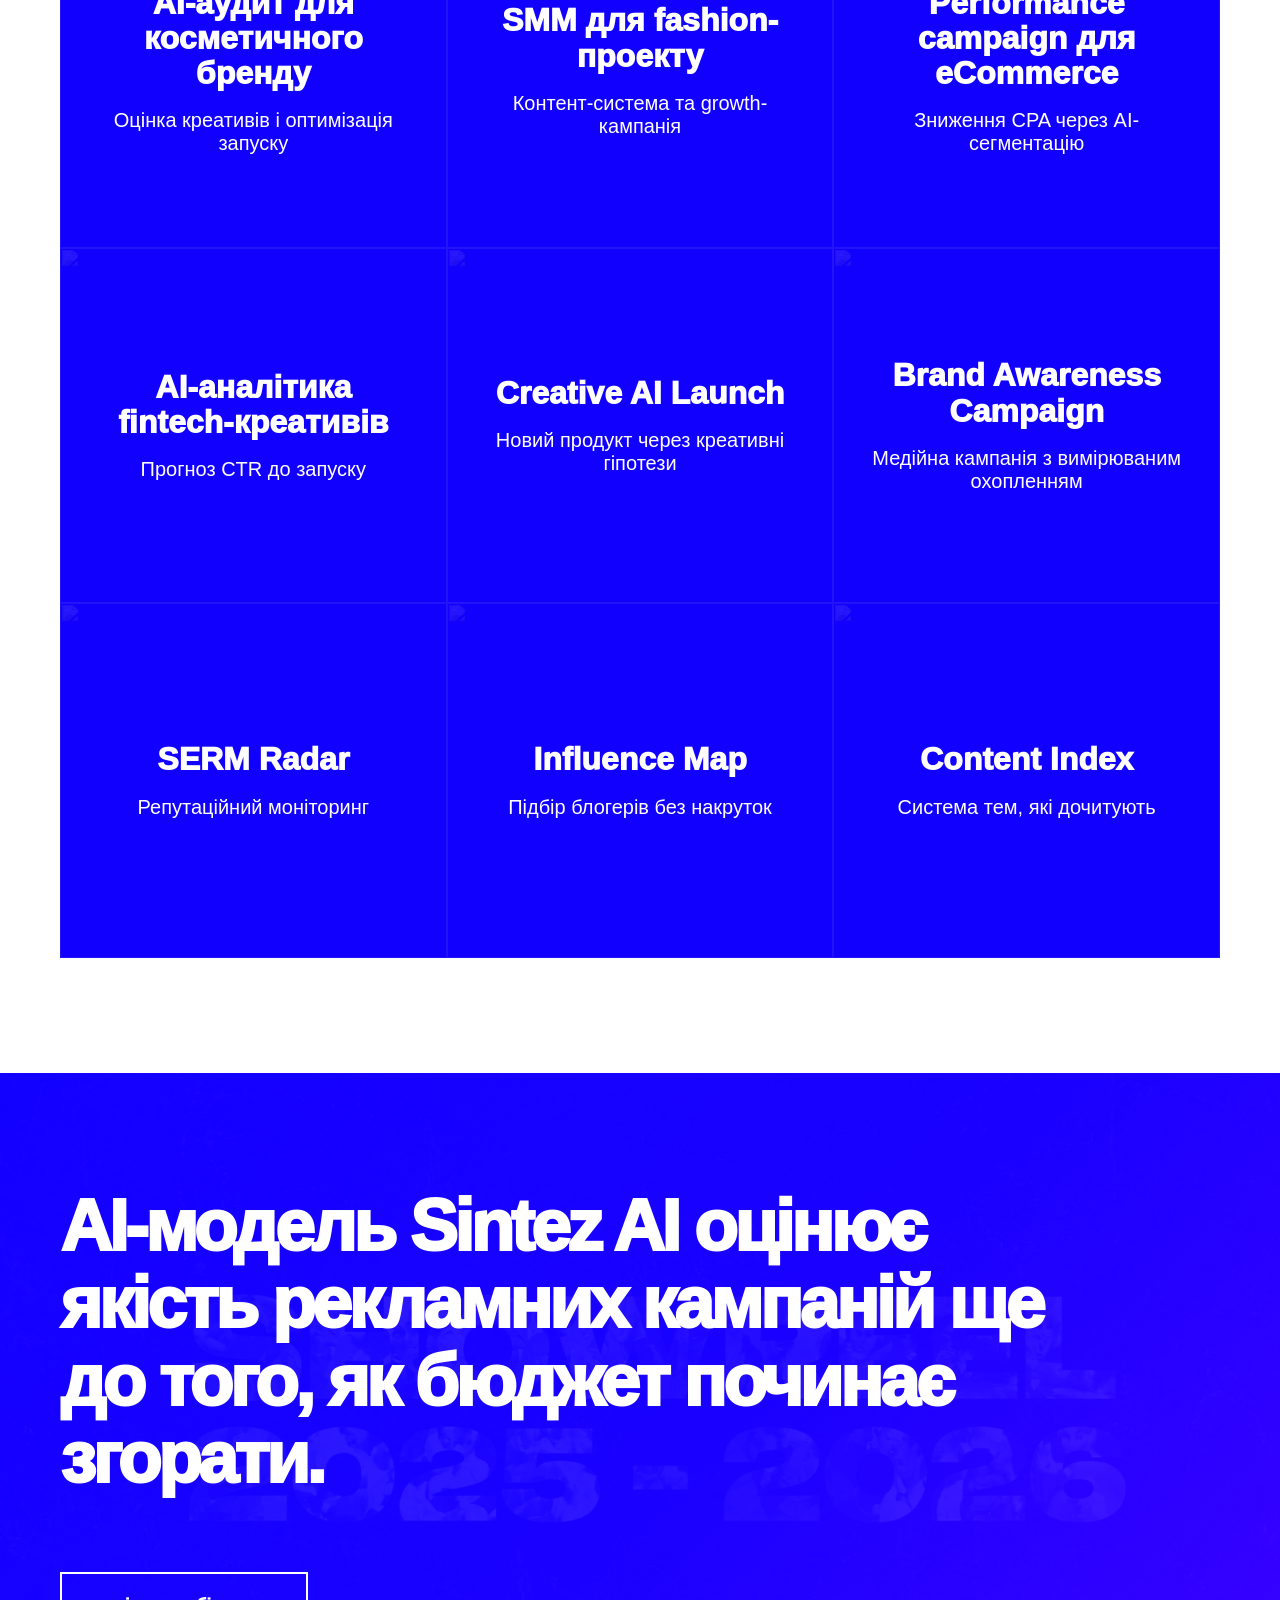
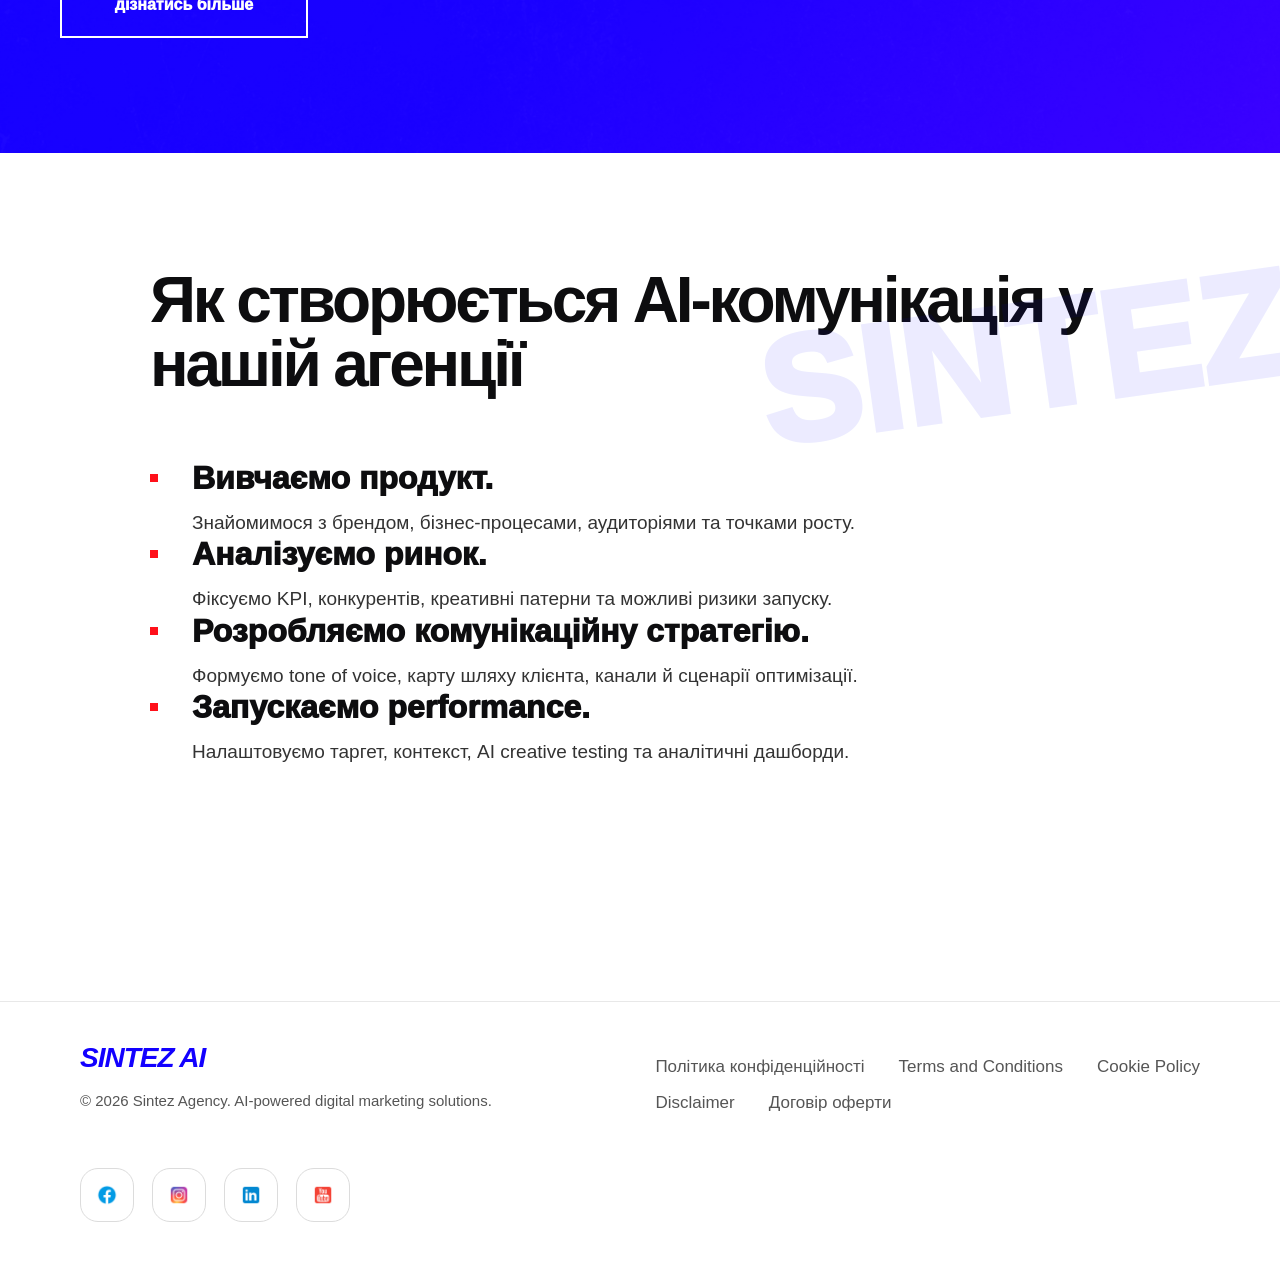
==== commit 48cecf78: "v 1.3" ====
--- a/index.html
+++ b/index.html
@@ -325,9 +325,26 @@
     <footer class="footer">
       <div class="footer-left">
         <div class="footer-logo">SINTEZ AI</div>
+
         <p class="footer-copy">
           © 2026 Sintez Agency. AI-powered digital marketing solutions.
         </p>
+      </div>
+
+      <div class="footer-center">
+        <div class="footer-links-row">
+          <a href="/privacy-policy.html"> Політика конфіденційності </a>
+
+          <a href="/terms-and-conditions.html"> Terms and Conditions </a>
+
+          <a href="/cookie-policy.html"> Cookie Policy </a>
+        </div>
+
+        <div class="footer-links-row">
+          <a href="/disclaimer.html"> Disclaimer </a>
+
+          <a href="/offer-agreement.html"> Договір оферти </a>
+        </div>
       </div>
 
       <div class="footer-right">
@@ -360,5 +377,25 @@
         </a>
       </div>
     </footer>
+    <!-- COOKIE POPUP -->
+
+    <div class="cookie-popup" id="cookiePopup">
+      <div class="cookie-popup-content">
+        <div class="cookie-popup-text">
+          <h3>🍪 Cookie Policy</h3>
+
+          <p>
+            Ми використовуємо cookies для покращення роботи сайту, AI-аналітики
+            та персоналізації контенту.
+          </p>
+        </div>
+
+        <div class="cookie-popup-actions">
+          <a href="/cookie-policy.html" class="cookie-link"> Детальніше </a>
+
+          <button id="acceptCookies" class="cookie-btn">Прийняти</button>
+        </div>
+      </div>
+    </div>
   </body>
 </html>
--- a/wp-content/themes/sintez-ai/assets/css/style.css
+++ b/wp-content/themes/sintez-ai/assets/css/style.css
@@ -1373,3 +1373,172 @@
   max-width: 100%;
   display: block;
 }
+
+/* FOOTER LINKS */
+
+.footer-center {
+  display: flex;
+  flex-direction: column;
+
+  gap: 16px;
+}
+
+.footer-links-row {
+  display: flex;
+  align-items: center;
+  gap: 34px;
+  flex-wrap: wrap;
+}
+
+.footer-center a {
+  font-size: 17px;
+  font-weight: 500;
+
+  color: #555;
+
+  transition: 0.25s;
+}
+
+.footer-center a:hover {
+  color: #1200ff;
+}
+
+@media (max-width: 768px) {
+  .footer-links-row {
+    gap: 18px;
+  }
+
+  .footer-center a {
+    font-size: 15px;
+  }
+}
+/* =====================================================
+   COOKIE POPUP
+===================================================== */
+
+.cookie-popup {
+  position: fixed;
+
+  left: 30px;
+  right: 30px;
+  bottom: 30px;
+
+  z-index: 999999;
+
+  display: none;
+
+  justify-content: center;
+}
+
+.cookie-popup.show {
+  display: flex;
+}
+
+.cookie-popup-content {
+  width: 100%;
+  max-width: 1180px;
+
+  background: rgba(12, 12, 12, 0.96);
+
+  border: 1px solid rgba(255, 255, 255, 0.08);
+
+  backdrop-filter: blur(18px);
+
+  padding: 24px 28px;
+
+  display: flex;
+  align-items: center;
+  justify-content: space-between;
+  gap: 28px;
+
+  box-shadow: 0 20px 60px rgba(0, 0, 0, 0.45);
+}
+
+.cookie-popup-text h3 {
+  margin: 0 0 10px;
+
+  font-size: 20px;
+  font-weight: 800;
+
+  color: #fff;
+}
+
+.cookie-popup-text p {
+  margin: 0;
+
+  max-width: 760px;
+
+  line-height: 1.7;
+
+  font-size: 15px;
+
+  color: rgba(255, 255, 255, 0.7);
+}
+
+.cookie-popup-actions {
+  display: flex;
+  align-items: center;
+  gap: 18px;
+
+  flex-shrink: 0;
+}
+
+.cookie-link {
+  color: rgba(255, 255, 255, 0.7);
+
+  font-size: 15px;
+
+  transition: 0.25s;
+}
+
+.cookie-link:hover {
+  color: #fff;
+}
+
+.cookie-btn {
+  border: none;
+
+  background: #1200ff;
+
+  color: #fff;
+
+  height: 52px;
+
+  padding: 0 28px;
+
+  font-size: 15px;
+  font-weight: 700;
+
+  cursor: pointer;
+
+  transition: 0.25s;
+}
+
+.cookie-btn:hover {
+  background: #2919ff;
+}
+
+@media (max-width: 768px) {
+  .cookie-popup {
+    left: 16px;
+    right: 16px;
+    bottom: 16px;
+  }
+
+  .cookie-popup-content {
+    flex-direction: column;
+    align-items: flex-start;
+
+    padding: 22px;
+  }
+
+  .cookie-popup-actions {
+    width: 100%;
+
+    justify-content: space-between;
+  }
+
+  .cookie-btn {
+    flex: 1;
+  }
+}
